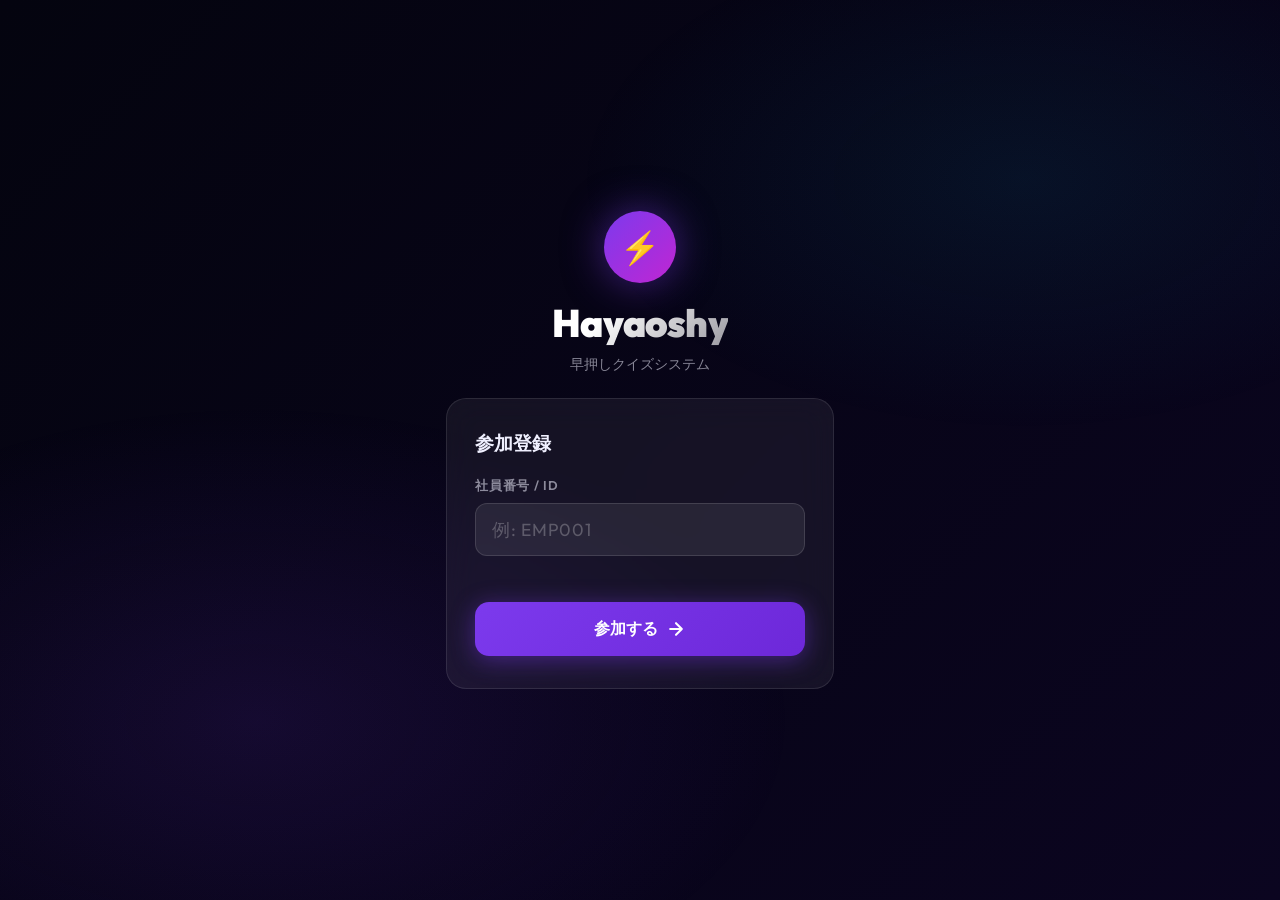
==== static/participant/index.html @ dbe5acb5 "Initial Commit" ====
<!DOCTYPE html>
<html lang="ja">
  <head>
    <meta charset="UTF-8" />
    <meta name="viewport" content="width=device-width, initial-scale=1.0, user-scalable=no" />
    <meta name="description" content="Hayaoshy 早押しクイズ参加者画面" />
    <title>Hayaoshy - 早押しクイズ</title>
    <link rel="preconnect" href="https://fonts.googleapis.com" />
    <link rel="preconnect" href="https://fonts.gstatic.com" crossorigin />
    <link
      href="https://fonts.googleapis.com/css2?family=Outfit:wght@300;400;600;700;900&display=swap"
      rel="stylesheet"
    />
    <link rel="stylesheet" href="/static/participant/style.css" />
  </head>
  <body>

    <!-- ======================================================= -->
    <!-- Entry Screen                                             -->
    <!-- ======================================================= -->
    <div id="screen-entry" class="screen active" aria-label="参加登録画面">
      <div class="entry-wrapper">
        <div class="logo" aria-hidden="true">
          <span class="logo-bolt">⚡</span>
        </div>
        <h1 class="app-title">Hayaoshy</h1>
        <p class="app-subtitle">早押しクイズシステム</p>

        <div class="entry-card glass">
          <h2 class="entry-heading">参加登録</h2>
          <form id="entry-form" novalidate>
            <div class="form-group">
              <label for="participant-id" class="form-label">社員番号 / ID</label>
              <input
                id="participant-id"
                type="text"
                class="form-input"
                placeholder="例: EMP001"
                autocomplete="off"
                autocorrect="off"
                autocapitalize="characters"
                spellcheck="false"
                maxlength="32"
              />
            </div>
            <p id="entry-error" class="error-msg" role="alert" aria-live="polite"></p>
            <button type="submit" id="entry-btn" class="btn-primary">
              <span id="entry-btn-text">参加する</span>
              <svg class="btn-icon" xmlns="http://www.w3.org/2000/svg" width="20" height="20"
                viewBox="0 0 24 24" fill="none" stroke="currentColor"
                stroke-width="2.5" stroke-linecap="round" stroke-linejoin="round">
                <path d="M5 12h14M12 5l7 7-7 7"/>
              </svg>
            </button>
          </form>
        </div>
      </div>
    </div>

    <!-- ======================================================= -->
    <!-- Buzzer Screen                                            -->
    <!-- ======================================================= -->
    <div id="screen-buzzer" class="screen" aria-label="早押し画面">
      <header class="buzzer-header">
        <div class="my-id-badge glass" id="my-id-badge">
          <svg xmlns="http://www.w3.org/2000/svg" width="14" height="14" viewBox="0 0 24 24"
            fill="none" stroke="currentColor" stroke-width="2" stroke-linecap="round" stroke-linejoin="round"
            aria-hidden="true">
            <path d="M20 21v-2a4 4 0 0 0-4-4H8a4 4 0 0 0-4 4v2"/>
            <circle cx="12" cy="7" r="4"/>
          </svg>
          <span id="my-id-display">---</span>
        </div>
        <span id="status-badge" class="status-badge status-waiting" aria-live="polite">待機中</span>
        <div id="question-label" class="question-label" aria-live="polite">問題 1</div>
      </header>

      <main class="buzzer-main">
        <div class="buzzer-area">
          <div class="buzzer-ring" id="buzzer-ring" aria-hidden="true"></div>
          <button
            id="buzzer-btn"
            class="buzzer-btn state-waiting"
            disabled
            aria-label="早押しボタン"
          >
            <span id="buzzer-text" class="buzzer-text">待機中</span>
            <span id="buzzer-subtext" class="buzzer-subtext">司会者の合図をお待ちください</span>
          </button>
        </div>

        <div id="press-result" class="press-result hidden" aria-live="assertive">
          <span class="pr-label">あなたは</span>
          <span id="press-rank-num" class="pr-num">-</span>
          <span class="pr-label">番目に押しました</span>
        </div>
      </main>

      <footer class="ranking-footer">
        <div id="ranking-section" class="ranking-section hidden">
          <p class="ranking-title">回答順位</p>
          <ul id="ranking-list" class="ranking-list" aria-label="回答順位リスト"></ul>
        </div>
      </footer>
    </div>

    <script src="/static/participant/app.js"></script>
  </body>
</html>
---- static/participant/style.css ----
/* ============================================================
   Hayaoshy – 参加者画面 スタイル
   ============================================================ */

/* ---------- Google Font ---------- */
@import url('https://fonts.googleapis.com/css2?family=Outfit:wght@300;400;600;700;900&display=swap');

/* ---------- CSS カスタムプロパティ ---------- */
:root {
  --font: 'Outfit', sans-serif;

  /* 背景 */
  --bg-from: #04040f;
  --bg-to:   #0b0520;

  /* サーフェス */
  --glass-bg:     rgba(255, 255, 255, 0.06);
  --glass-border: rgba(255, 255, 255, 0.10);

  /* テキスト */
  --text-primary:   #f0f0ff;
  --text-secondary: rgba(240, 240, 255, 0.55);

  /* ステート色 */
  --color-waiting: #374151;
  --color-open-from: #ff6b35;
  --color-open-to:   #ef4444;
  --color-pressed-from: #34d399;
  --color-pressed-to:   #059669;
  --color-closed: #4b5563;

  /* アクセント */
  --accent: #7c3aed;

  /* ヘッダー高さ */
  --header-h: 64px;
}

/* ---------- リセット ---------- */
*, *::before, *::after { box-sizing: border-box; margin: 0; padding: 0; }

html, body {
  height: 100%;
  overflow: hidden;
  touch-action: manipulation;
}

body {
  font-family: var(--font);
  background: linear-gradient(135deg, var(--bg-from), var(--bg-to));
  color: var(--text-primary);
  -webkit-font-smoothing: antialiased;
  -moz-osx-font-smoothing: grayscale;
  user-select: none;
}

/* ---------- 画面切り替え ---------- */
.screen {
  position: fixed;
  inset: 0;
  display: flex;
  flex-direction: column;
  align-items: center;
  justify-content: center;
  opacity: 0;
  pointer-events: none;
  transition: opacity 0.4s ease;
}
.screen.active {
  opacity: 1;
  pointer-events: auto;
}

/* ---------- グラスモーフィズム ---------- */
.glass {
  background: var(--glass-bg);
  border: 1px solid var(--glass-border);
  backdrop-filter: blur(16px);
  -webkit-backdrop-filter: blur(16px);
}

/* ================================================================
   Entry Screen
   ================================================================ */

.entry-wrapper {
  display: flex;
  flex-direction: column;
  align-items: center;
  width: 100%;
  max-width: 420px;
  padding: 24px 16px;
  gap: 8px;
}

.logo {
  width: 72px;
  height: 72px;
  border-radius: 50%;
  background: linear-gradient(135deg, var(--accent), #c026d3);
  display: flex;
  align-items: center;
  justify-content: center;
  box-shadow: 0 0 40px rgba(124, 58, 237, 0.5);
  margin-bottom: 8px;
}

.logo-bolt {
  font-size: 2rem;
  line-height: 1;
}

.app-title {
  font-size: 2.4rem;
  font-weight: 900;
  letter-spacing: -0.02em;
  background: linear-gradient(135deg, #fff 30%, rgba(255,255,255,0.6));
  -webkit-background-clip: text;
  -webkit-text-fill-color: transparent;
  background-clip: text;
}

.app-subtitle {
  font-size: 0.9rem;
  color: var(--text-secondary);
  margin-bottom: 16px;
}

/* Entry card */
.entry-card {
  width: 100%;
  border-radius: 20px;
  padding: 32px 28px;
}

.entry-heading {
  font-size: 1.2rem;
  font-weight: 700;
  margin-bottom: 20px;
  color: var(--text-primary);
}

/* Form */
.form-group { display: flex; flex-direction: column; gap: 8px; }

.form-label {
  font-size: 0.8rem;
  font-weight: 600;
  color: var(--text-secondary);
  letter-spacing: 0.06em;
  text-transform: uppercase;
}

.form-input {
  width: 100%;
  padding: 14px 16px;
  background: rgba(255, 255, 255, 0.08);
  border: 1.5px solid rgba(255, 255, 255, 0.12);
  border-radius: 12px;
  color: var(--text-primary);
  font-family: var(--font);
  font-size: 1.1rem;
  font-weight: 600;
  outline: none;
  transition: border-color 0.2s, box-shadow 0.2s;
  letter-spacing: 0.04em;
}
.form-input::placeholder { color: rgba(255,255,255,0.25); font-weight: 400; }
.form-input:focus {
  border-color: var(--accent);
  box-shadow: 0 0 0 3px rgba(124, 58, 237, 0.25);
}

/* Error message */
.error-msg {
  min-height: 20px;
  font-size: 0.82rem;
  color: #f87171;
  margin-top: 6px;
  font-weight: 500;
}

/* Primary button */
.btn-primary {
  display: flex;
  align-items: center;
  justify-content: center;
  gap: 8px;
  width: 100%;
  margin-top: 20px;
  padding: 16px;
  background: linear-gradient(135deg, var(--accent), #6d28d9);
  border: none;
  border-radius: 14px;
  color: #fff;
  font-family: var(--font);
  font-size: 1rem;
  font-weight: 700;
  cursor: pointer;
  transition: transform 0.15s, box-shadow 0.15s, opacity 0.15s;
  box-shadow: 0 4px 24px rgba(124, 58, 237, 0.45);
}
.btn-primary:hover:not(:disabled) {
  transform: translateY(-2px);
  box-shadow: 0 8px 32px rgba(124, 58, 237, 0.6);
}
.btn-primary:active:not(:disabled) { transform: translateY(0); }
.btn-primary:disabled { opacity: 0.55; cursor: not-allowed; }
.btn-icon { flex-shrink: 0; }

/* ================================================================
   Buzzer Screen
   ================================================================ */

/* --- Header --- */
.buzzer-header {
  position: fixed;
  top: 0;
  left: 0;
  right: 0;
  height: var(--header-h);
  display: flex;
  align-items: center;
  justify-content: space-between;
  padding: 0 20px;
  gap: 12px;
  background: rgba(4, 4, 15, 0.6);
  backdrop-filter: blur(12px);
  -webkit-backdrop-filter: blur(12px);
  border-bottom: 1px solid rgba(255,255,255,0.06);
  z-index: 100;
}

.my-id-badge {
  display: flex;
  align-items: center;
  gap: 6px;
  padding: 6px 12px;
  border-radius: 20px;
  font-size: 0.85rem;
  font-weight: 600;
  color: var(--text-secondary);
  flex-shrink: 0;
}

.status-badge {
  font-size: 0.78rem;
  font-weight: 700;
  padding: 5px 14px;
  border-radius: 20px;
  letter-spacing: 0.06em;
  text-transform: uppercase;
  transition: background 0.3s, color 0.3s;
}
.status-waiting  { background: rgba(55,65,81,0.6);  color: #9ca3af; }
.status-open     { background: rgba(239,68,68,0.25); color: #fca5a5; border: 1px solid rgba(239,68,68,0.4); }
.status-pressed  { background: rgba(16,185,129,0.25); color: #6ee7b7; border: 1px solid rgba(16,185,129,0.4); }
.status-closed   { background: rgba(75,85,99,0.4);  color: #6b7280; }

.question-label {
  font-size: 0.85rem;
  font-weight: 700;
  color: var(--text-secondary);
  flex-shrink: 0;
  letter-spacing: 0.04em;
}

/* --- Main area --- */
.buzzer-main {
  display: flex;
  flex-direction: column;
  align-items: center;
  justify-content: center;
  flex: 1;
  width: 100%;
  padding-top: var(--header-h);
  padding-bottom: 180px;
  gap: 28px;
}

/* --- Buzzer button --- */
.buzzer-area {
  position: relative;
  display: flex;
  align-items: center;
  justify-content: center;
}

.buzzer-ring {
  position: absolute;
  width: calc(min(70vw, 320px) + 40px);
  height: calc(min(70vw, 320px) + 40px);
  border-radius: 50%;
  border: 2px solid transparent;
  pointer-events: none;
  transition: all 0.4s ease;
}

.buzzer-btn {
  position: relative;
  width: min(70vw, 320px);
  height: min(70vw, 320px);
  border-radius: 50%;
  border: none;
  cursor: pointer;
  display: flex;
  flex-direction: column;
  align-items: center;
  justify-content: center;
  gap: 10px;
  transition: transform 0.15s ease, box-shadow 0.3s ease, background 0.4s ease;
  -webkit-tap-highlight-color: transparent;
  outline: none;
}

.buzzer-text {
  font-size: clamp(1.8rem, 8vw, 2.8rem);
  font-weight: 900;
  letter-spacing: -0.02em;
  line-height: 1;
  color: #fff;
}

.buzzer-subtext {
  font-size: clamp(0.7rem, 3vw, 0.9rem);
  font-weight: 400;
  color: rgba(255,255,255,0.75);
  text-align: center;
  padding: 0 16px;
}

/* Waiting state */
.state-waiting {
  background: radial-gradient(circle at 35% 35%, #374151, #1f2937);
  box-shadow: 0 8px 32px rgba(0,0,0,0.5), inset 0 1px 0 rgba(255,255,255,0.08);
  cursor: not-allowed;
}

/* Open state */
.state-open {
  background: radial-gradient(circle at 35% 35%, #ff7f50, #ef4444);
  box-shadow:
    0 0 0 0 rgba(239,68,68,0.7),
    0 12px 48px rgba(239,68,68,0.5),
    inset 0 1px 0 rgba(255,255,255,0.25);
  animation: buzzer-pulse 1.4s ease-in-out infinite;
  cursor: pointer;
}
.state-open:active { transform: scale(0.95) !important; }
.state-open + .buzzer-ring {
  border-color: rgba(239,68,68,0.5);
  animation: ring-expand 1.4s ease-in-out infinite;
}

/* Pressed state */
.state-pressed {
  background: radial-gradient(circle at 35% 35%, #34d399, #059669);
  box-shadow:
    0 0 60px rgba(16,185,129,0.6),
    0 12px 48px rgba(16,185,129,0.4),
    inset 0 1px 0 rgba(255,255,255,0.2);
  cursor: not-allowed;
  animation: pressed-flash 0.4s ease-out;
}

/* Closed state */
.state-closed {
  background: radial-gradient(circle at 35% 35%, #4b5563, #374151);
  box-shadow: 0 8px 32px rgba(0,0,0,0.4), inset 0 1px 0 rgba(255,255,255,0.05);
  cursor: not-allowed;
  opacity: 0.8;
}

/* Animations */
@keyframes buzzer-pulse {
  0%, 100% {
    transform: scale(1);
    box-shadow: 0 0 0 0 rgba(239,68,68,0.7), 0 12px 48px rgba(239,68,68,0.5), inset 0 1px 0 rgba(255,255,255,0.25);
  }
  50% {
    transform: scale(1.04);
    box-shadow: 0 0 0 24px rgba(239,68,68,0), 0 16px 64px rgba(239,68,68,0.7), inset 0 1px 0 rgba(255,255,255,0.25);
  }
}

@keyframes ring-expand {
  0%, 100% { transform: scale(1); opacity: 0.8; }
  50%       { transform: scale(1.12); opacity: 0.3; }
}

@keyframes pressed-flash {
  0%   { transform: scale(1.12); }
  50%  { transform: scale(0.97); }
  100% { transform: scale(1); }
}

/* --- Press result --- */
.press-result {
  display: flex;
  align-items: center;
  gap: 8px;
  padding: 14px 28px;
  border-radius: 40px;
  background: rgba(16, 185, 129, 0.12);
  border: 1px solid rgba(16, 185, 129, 0.3);
  transition: opacity 0.4s, transform 0.4s;
}
.press-result.hidden { opacity: 0; pointer-events: none; transform: translateY(8px); }

.pr-label {
  font-size: 1rem;
  font-weight: 600;
  color: rgba(240,240,255,0.8);
}

.pr-num {
  font-size: 2rem;
  font-weight: 900;
  color: #34d399;
  line-height: 1;
  min-width: 2ch;
  text-align: center;
}

/* --- Ranking footer --- */
.ranking-footer {
  position: fixed;
  bottom: 0;
  left: 0;
  right: 0;
  max-height: 200px;
  overflow-y: auto;
  background: rgba(4, 4, 15, 0.75);
  backdrop-filter: blur(12px);
  -webkit-backdrop-filter: blur(12px);
  border-top: 1px solid rgba(255,255,255,0.06);
  transition: max-height 0.4s ease, opacity 0.4s;
}

.ranking-section {
  padding: 12px 20px 20px;
}
.ranking-section.hidden { display: none; }

.ranking-title {
  font-size: 0.72rem;
  font-weight: 700;
  letter-spacing: 0.1em;
  text-transform: uppercase;
  color: var(--text-secondary);
  margin-bottom: 10px;
}

.ranking-list {
  list-style: none;
  display: flex;
  flex-direction: column;
  gap: 6px;
}

.ranking-item {
  display: flex;
  align-items: center;
  gap: 10px;
  padding: 8px 12px;
  border-radius: 10px;
  background: rgba(255,255,255,0.04);
  transition: background 0.3s;
}
.ranking-item.current {
  background: rgba(239,68,68,0.15);
  border: 1px solid rgba(239,68,68,0.3);
}
.ranking-item.mine {
  background: rgba(124,58,237,0.2);
  border: 1px solid rgba(124,58,237,0.35);
}
.ranking-item.mine.current {
  background: rgba(239,68,68,0.2);
  border: 1px solid rgba(239,68,68,0.5);
}

.rank-num {
  font-size: 0.8rem;
  font-weight: 800;
  color: var(--text-secondary);
  min-width: 24px;
  text-align: center;
}
.ranking-item.current .rank-num { color: #fca5a5; }
.ranking-item.mine .rank-num    { color: #a78bfa; }

.rank-name {
  font-size: 0.9rem;
  font-weight: 600;
  color: var(--text-primary);
  flex: 1;
}

.mine-badge {
  font-size: 0.65rem;
  font-weight: 700;
  padding: 2px 6px;
  border-radius: 6px;
  background: rgba(124,58,237,0.3);
  color: #c4b5fd;
  letter-spacing: 0.04em;
}

/* ================================================================
   背景エフェクト
   ================================================================ */
body::before {
  content: '';
  position: fixed;
  inset: 0;
  background:
    radial-gradient(ellipse 60% 50% at 20% 80%, rgba(124,58,237,0.12) 0%, transparent 70%),
    radial-gradient(ellipse 50% 40% at 80% 20%, rgba(6,182,212,0.08) 0%, transparent 70%);
  pointer-events: none;
  z-index: -1;
}

/* 背景がアクティブ時に変化 */
body.state-open::before {
  background:
    radial-gradient(ellipse 80% 70% at 50% 50%, rgba(239,68,68,0.10) 0%, transparent 70%),
    radial-gradient(ellipse 60% 50% at 20% 80%, rgba(124,58,237,0.08) 0%, transparent 70%);
}

body.state-pressed::before {
  background:
    radial-gradient(ellipse 80% 70% at 50% 50%, rgba(16,185,129,0.10) 0%, transparent 70%),
    radial-gradient(ellipse 60% 50% at 20% 80%, rgba(124,58,237,0.08) 0%, transparent 70%);
}

/* ================================================================
   スクロールバー
   ================================================================ */
::-webkit-scrollbar { width: 4px; }
::-webkit-scrollbar-track { background: transparent; }
::-webkit-scrollbar-thumb { background: rgba(255,255,255,0.15); border-radius: 4px; }
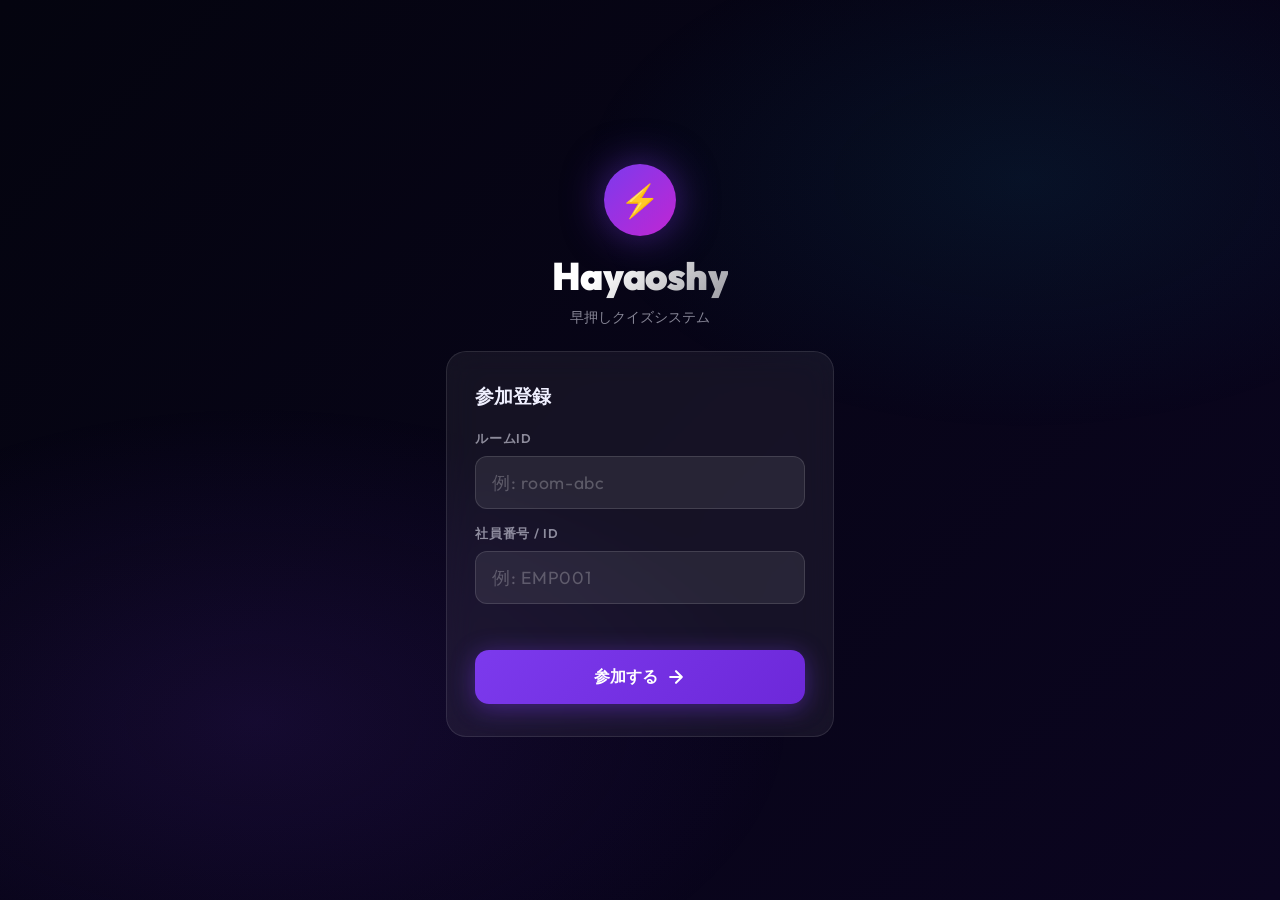
==== commit 773aa3c6: "Baseline complete" ====
--- a/static/participant/index.html
+++ b/static/participant/index.html
@@ -29,7 +29,20 @@
         <div class="entry-card glass">
           <h2 class="entry-heading">参加登録</h2>
           <form id="entry-form" novalidate>
-            <div class="form-group">
+            <div class="form-group" id="room-id-group">
+              <label for="room-id" class="form-label">ルームID</label>
+              <input
+                id="room-id"
+                type="text"
+                class="form-input"
+                placeholder="例: room-abc"
+                autocomplete="off"
+                autocorrect="off"
+                spellcheck="false"
+                maxlength="32"
+              />
+            </div>
+            <div class="form-group" style="margin-top: 16px;">
               <label for="participant-id" class="form-label">社員番号 / ID</label>
               <input
                 id="participant-id"
@@ -62,14 +75,17 @@
     <!-- ======================================================= -->
     <div id="screen-buzzer" class="screen" aria-label="早押し画面">
       <header class="buzzer-header">
-        <div class="my-id-badge glass" id="my-id-badge">
-          <svg xmlns="http://www.w3.org/2000/svg" width="14" height="14" viewBox="0 0 24 24"
-            fill="none" stroke="currentColor" stroke-width="2" stroke-linecap="round" stroke-linejoin="round"
-            aria-hidden="true">
-            <path d="M20 21v-2a4 4 0 0 0-4-4H8a4 4 0 0 0-4 4v2"/>
-            <circle cx="12" cy="7" r="4"/>
-          </svg>
-          <span id="my-id-display">---</span>
+        <div style="display: flex; gap: 8px; align-items: center;">
+          <div class="my-id-badge glass" id="my-id-badge">
+            <svg xmlns="http://www.w3.org/2000/svg" width="14" height="14" viewBox="0 0 24 24"
+              fill="none" stroke="currentColor" stroke-width="2" stroke-linecap="round" stroke-linejoin="round"
+              aria-hidden="true">
+              <path d="M20 21v-2a4 4 0 0 0-4-4H8a4 4 0 0 0-4 4v2"/>
+              <circle cx="12" cy="7" r="4"/>
+            </svg>
+            <span id="my-id-display">---</span>
+          </div>
+          <span id="room-id-display-participant" style="font-size: 11px; font-weight: 600; background: rgba(0, 255, 204, 0.15); color: #00ffcc; padding: 4px 8px; border-radius: 6px; border: 1px solid rgba(0, 255, 204, 0.3); font-family: monospace;">Room: ---</span>
         </div>
         <span id="status-badge" class="status-badge status-waiting" aria-live="polite">待機中</span>
         <div id="question-label" class="question-label" aria-live="polite">問題 1</div>
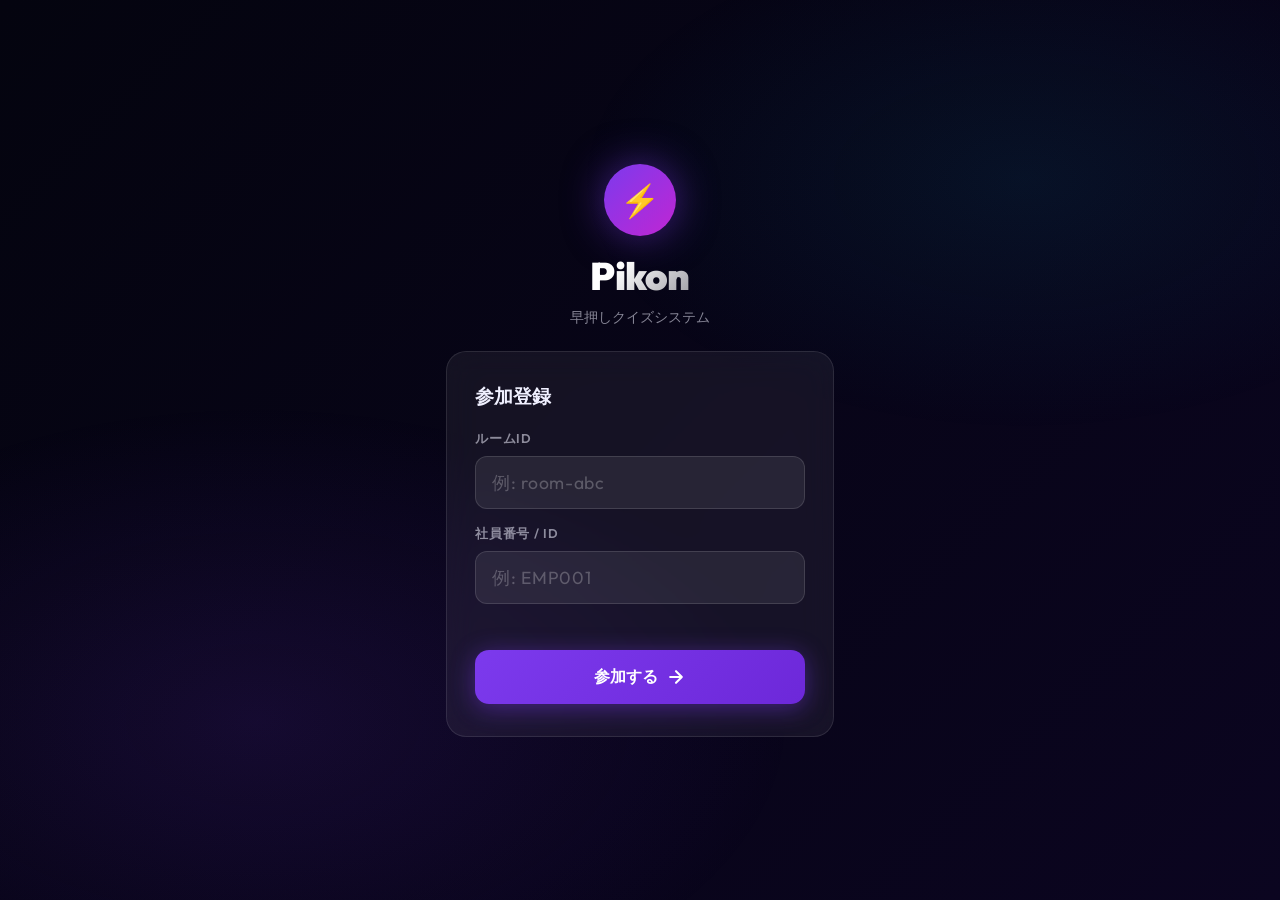
==== commit f7d1931a: "アプリ名変更と効果音追加" ====
--- a/static/participant/index.html
+++ b/static/participant/index.html
@@ -3,8 +3,8 @@
   <head>
     <meta charset="UTF-8" />
     <meta name="viewport" content="width=device-width, initial-scale=1.0, user-scalable=no" />
-    <meta name="description" content="Hayaoshy 早押しクイズ参加者画面" />
-    <title>Hayaoshy - 早押しクイズ</title>
+    <meta name="description" content="Pikon 早押しクイズ参加者画面" />
+    <title>Pikon - 早押しクイズ</title>
     <link rel="preconnect" href="https://fonts.googleapis.com" />
     <link rel="preconnect" href="https://fonts.gstatic.com" crossorigin />
     <link
@@ -23,7 +23,7 @@
         <div class="logo" aria-hidden="true">
           <span class="logo-bolt">⚡</span>
         </div>
-        <h1 class="app-title">Hayaoshy</h1>
+        <h1 class="app-title">Pikon</h1>
         <p class="app-subtitle">早押しクイズシステム</p>
 
         <div class="entry-card glass">
